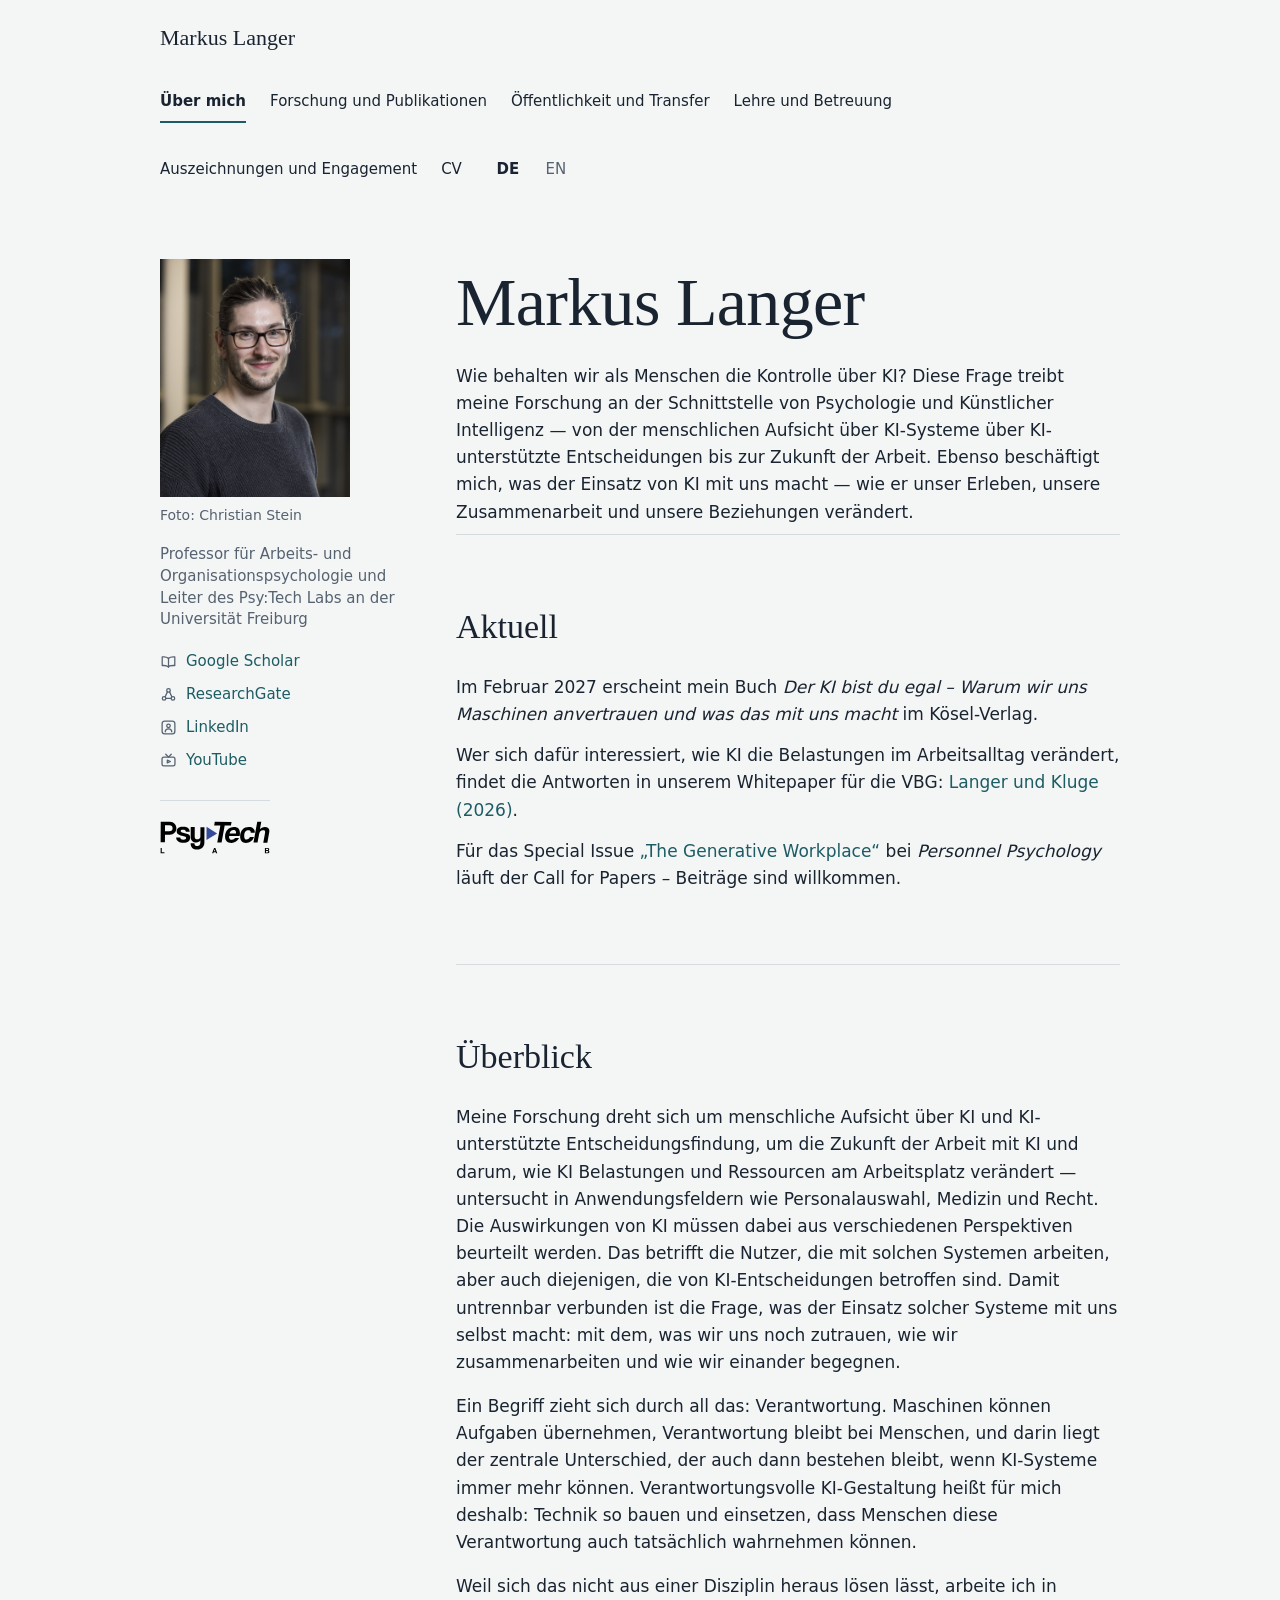
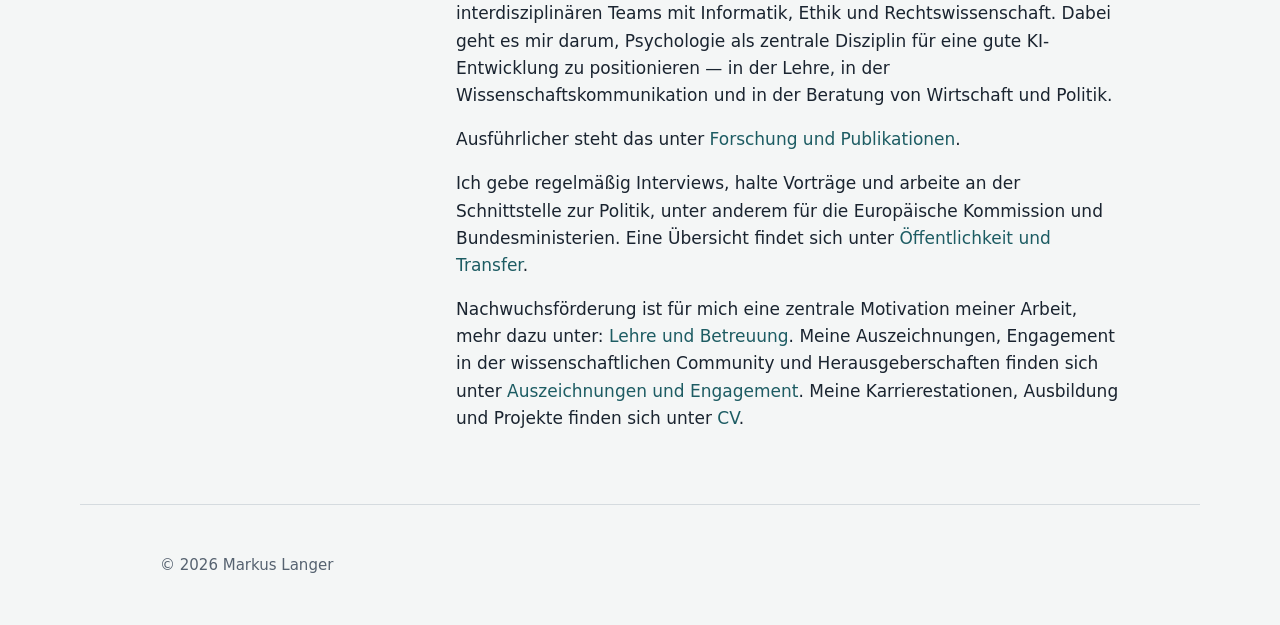
==== index.html @ f6707cb0 "psytech link and logo" ====
<!doctype html>
<html lang="de">
<head>
<meta charset="utf-8">
<meta name="viewport" content="width=device-width, initial-scale=1">
<title>Prof. Dr. Markus Langer</title>
<meta name="description" content="Prof. Dr. Markus Langer, Professor für Arbeits- und Organisationspsychologie an der Universität Freiburg. Forschung zu menschlicher Aufsicht über KI, Vertrauen, Erklärbarkeit, guter Arbeit mit KI.">
<link rel="stylesheet" href="styles.css">
</head>
<body>

<header class="kopf innen">
  <a class="marke" href="index.html">Markus Langer</a>
  <nav class="menue" aria-label="Hauptmenü">
    <a href="index.html" aria-current="page">Über mich</a>
    <a href="forschung.html">Forschung und Publikationen</a>
    <a href="oeffentlichkeit.html">Öffentlichkeit und Transfer</a>
    <a href="lehre.html">Lehre und Betreuung</a>
    <a href="community.html">Auszeichnungen und Engagement</a>
    <a href="cv.html">CV</a>
    <span class="sprachen">
      <a class="aktiv" href="index.html" aria-label="Deutsch">DE</a>
      <a class="inaktiv" href="en/index.html" aria-label="English">EN</a>
    </span>
  </nav>
</header>

<div class="seite innen">

  <aside class="profilspalte">
    <img src="bilder/markus-langer.jpg" alt="Porträtfoto von Markus Langer" width="900" height="1125">
    <p class="foto-nachweis">Foto: Christian Stein</p>
    <p class="profil-rolle">Professor für Arbeits- und Organisationspsychologie und Leiter des Psy:Tech Labs an der Universität Freiburg</p>
    <ul class="profil-links">
      <li><svg viewBox="0 0 20 20" fill="none" stroke="currentColor" stroke-width="1.5" stroke-linecap="round" stroke-linejoin="round" aria-hidden="true"><path d="M10 6.3C8.6 5.1 6.9 4.5 4.6 4.5H2.6v10.2h2c2.3 0 4 .6 5.4 1.81.4-1.2 3.1-1.8 5.4-1.8h2V4.5h-2c-2.3 0-4 .6-5.4 1.8z"/><path d="M10 6.3v10.2"/></svg><a href="https://scholar.google.de/citations?user=rA3QS8EAAAAJ&amp;hl=de">Google Scholar</a></li>
      <li><svg viewBox="0 0 20 20" fill="none" stroke="currentColor" stroke-width="1.5" stroke-linecap="round" stroke-linejoin="round" aria-hidden="true"><circle cx="4.8" cy="14.6" r="2.1"/><circle cx="15.2" cy="14.6" r="2.1"/><circle cx="10" cy="5.2" r="2.1"/><path d="M8.7 6.9 6.1 12.6M11.3 6.9l2.6 5.7M6.9 14.6h6.2"/></svg><a href="https://www.researchgate.net/profile/Markus-Langer-3">ResearchGate</a></li>
      <li><svg viewBox="0 0 20 20" fill="none" stroke="currentColor" stroke-width="1.5" stroke-linecap="round" stroke-linejoin="round" aria-hidden="true"><rect x="2.5" y="2.5" width="15" height="15" rx="3"/><circle cx="10" cy="8" r="2.1"/><path d="M6.2 15.1c0-2.1 1.7-3.4 3.8-3.4s3.8 1.3 3.8 3.4"/></svg><a href="https://www.linkedin.com/in/markuslanger/">LinkedIn</a></li>
      <li><svg viewBox="0 0 20 20" fill="none" stroke="currentColor" stroke-width="1.5" stroke-linecap="round" stroke-linejoin="round" aria-hidden="true"><rect x="2.4" y="6" width="15.2" height="10.4" rx="2.2"/><path d="M6.8 2.6 10 6l3.2-3.4"/><path d="M8.6 9.6l3.6 1.6-3.6 1.6z"/></svg><a href="https://www.youtube.com/@psychology-of-ai">YouTube</a></li>
    </ul>
    <a class="profil-logo" href="https://uni-freiburg.de/aopsy/"><img src="bilder/psytech-logo.svg" alt="Psy:Tech Lab, Universität Freiburg" width="3720" height="1120"></a>
  </aside>

<main>

  <!-- Einstieg -->
  <section class="einstieg innen">
    <h1>Markus Langer</h1>
    <p>Wie behalten wir als Menschen die Kontrolle über KI? Diese Frage treibt meine Forschung an der Schnittstelle von Psychologie und Künstlicher Intelligenz — von der menschlichen Aufsicht über KI-Systeme über KI-unterstützte Entscheidungen bis zur Zukunft der Arbeit. Ebenso beschäftigt mich, was der Einsatz von KI mit uns macht — wie er unser Erleben, unsere Zusammenarbeit und unsere Beziehungen verändert.</p>
  </section>

  <!-- Aktuelles: zwei bis drei Zeilen, regelmäßig austauschen -->
  <section class="abschnitt innen" id="aktuell">
    <h2>Aktuell</h2>
    <ul class="aktuell-liste">
      <li>Im Februar 2027 erscheint mein Buch <em>Der KI bist du egal – Warum wir uns Maschinen anvertrauen und was das mit uns macht</em> im Kösel-Verlag.</li>
      <li>Wer sich dafür interessiert, wie KI die Belastungen im Arbeitsalltag verändert, findet die Antworten in unserem Whitepaper für die VBG: <a href="https://doi.org/10.31234/osf.io/a4svx_v1">Langer und Kluge (2026)</a>.</li>
      <li>Für das Special Issue <a href="https://onlinelibrary.wiley.com/page/journal/17446570/call-for-papers/generative-workplace">„The Generative Workplace“</a> bei <em>Personnel Psychology</em> läuft der Call for Papers – Beiträge sind willkommen.</li>
    </ul>
  </section>

  <!-- Kurzer Abriss mit Verweisen auf die Reiter -->
  <section class="abschnitt innen" id="ueberblick">
    <h2>Überblick</h2>
    <p>Meine Forschung dreht sich um menschliche Aufsicht über KI und KI-unterstützte Entscheidungsfindung, um die Zukunft der Arbeit mit KI und darum, wie KI Belastungen und Ressourcen am Arbeitsplatz verändert — untersucht in Anwendungsfeldern wie Personalauswahl, Medizin und Recht. Die Auswirkungen von KI müssen dabei aus verschiedenen Perspektiven beurteilt werden. Das betrifft die Nutzer, die mit solchen Systemen arbeiten, aber auch diejenigen, die von KI-Entscheidungen betroffen sind. Damit untrennbar verbunden ist die Frage, was der Einsatz solcher Systeme mit uns selbst macht: mit dem, was wir uns noch zutrauen, wie wir zusammenarbeiten und wie wir einander begegnen.</p>
    <p>Ein Begriff zieht sich durch all das: Verantwortung. Maschinen können Aufgaben übernehmen, Verantwortung bleibt bei Menschen, und darin liegt der zentrale Unterschied, der auch dann bestehen bleibt, wenn KI-Systeme immer mehr können. Verantwortungsvolle KI-Gestaltung heißt für mich deshalb: Technik so bauen und einsetzen, dass Menschen diese Verantwortung auch tatsächlich wahrnehmen können.</p>
    <p>Weil sich das nicht aus einer Disziplin heraus lösen lässt, arbeite ich in interdisziplinären Teams mit Informatik, Ethik und Rechtswissenschaft. Dabei geht es mir darum, Psychologie als zentrale Disziplin für eine gute KI-Entwicklung zu positionieren — in der Lehre, in der Wissenschaftskommunikation und in der Beratung von Wirtschaft und Politik.</p>
    <p style="margin-top: 1em;">Ausführlicher steht das unter <a href="forschung.html">Forschung und Publikationen</a>.</p>
    <p>Ich gebe regelmäßig Interviews, halte Vorträge und arbeite an der Schnittstelle zur Politik, unter anderem für die Europäische Kommission und Bundesministerien. Eine Übersicht findet sich unter <a href="oeffentlichkeit.html">Öffentlichkeit und Transfer</a>.</p>
    <p>Nachwuchsförderung ist für mich eine zentrale Motivation meiner Arbeit, mehr dazu unter: <a href="lehre.html">Lehre und Betreuung</a>. Meine Auszeichnungen, Engagement in der wissenschaftlichen Community und Herausgeberschaften finden sich unter <a href="community.html">Auszeichnungen und Engagement</a>. Meine Karrierestationen, Ausbildung und Projekte finden sich unter <a href="cv.html">CV</a>.</p>
  </section>

</main>

</div>

<footer class="fuss innen">
  <div>© 2026 Markus Langer</div>
</footer>

</body>
</html>
---- styles.css ----
/* Markus Langer — Stylesheet
   Farben, Schriftgrößen und Abstände stehen hier zentral.
   Wer etwas am Aussehen ändern will, ändert es in dieser Datei. */

:root {
  --grund: #F4F6F6;        /* Seitenhintergrund */
  --text: #1A2430;         /* Fließtext und Überschriften */
  --gedaempft: #566270;    /* Datums- und Quellenangaben */
  --linie: #D5DBDF;        /* Trennlinien */
  --akzent: #1D5C63;       /* Links */
  --akzent-dunkel: #123E43;
  --platzhalter-rand: #8C9BA3;
  --platzhalter-flaeche: #E7ECED;
  --platzhalter-text: #3F4C57;

  --serif: Georgia, "Iowan Old Style", "Times New Roman", serif;
  --sans: system-ui, -apple-system, "Segoe UI", Roboto, "Helvetica Neue", Arial, sans-serif;

  --rand: 80px;            /* seitlicher Abstand */
  --breite: 1120px;        /* maximale Inhaltsbreite */
  --lesebreite: 68ch;      /* maximale Breite für Fließtext */
}

* { box-sizing: border-box; }

html { scroll-behavior: smooth; }

body {
  margin: 0;
  background: var(--grund);
  color: var(--text);
  font-family: var(--sans);
  font-size: 17px;
  line-height: 1.6;
  -webkit-text-size-adjust: 100%;
}

a { color: var(--akzent); text-decoration: none; }
a:hover { text-decoration: underline; }
a:focus-visible,
button:focus-visible {
  outline: 2px solid var(--akzent);
  outline-offset: 3px;
}

img { max-width: 100%; height: auto; display: block; }

h1, h2, h3 { font-family: var(--serif); font-weight: 400; margin: 0; }
h1 { font-size: clamp(38px, 6vw, 68px); line-height: 1.05; letter-spacing: -0.01em; }
h2 { font-size: clamp(26px, 3.4vw, 34px); line-height: 1.15; }
h3 { font-size: clamp(20px, 2.4vw, 24px); line-height: 1.25; font-weight: 500; }

p { margin: 0 0 1em; max-width: var(--lesebreite); }
p:last-child { margin-bottom: 0; }

/* Gerüst ------------------------------------------------------------- */

.innen {
  max-width: var(--breite);
  margin: 0 auto;
  padding-left: var(--rand);
  padding-right: var(--rand);
}

.abschnitt {
  padding-top: 72px;
  padding-bottom: 72px;
  border-top: 1px solid var(--linie);
}

.abschnitt > h2 { margin-bottom: 28px; }

/* Kopfbereich -------------------------------------------------------- */

.kopf {
  display: flex;
  align-items: center;
  justify-content: space-between;
  gap: 24px;
  flex-wrap: wrap;
  padding-top: 20px;
  padding-bottom: 20px;
}

.marke {
  font-family: var(--serif);
  font-size: 22px;
  color: var(--text);
}

.menue {
  display: flex;
  align-items: center;
  gap: 24px;
  flex-wrap: wrap;
  font-size: 15px;
}

.menue a,
.menue span {
  display: inline-flex;
  align-items: center;
  min-height: 44px;
  color: var(--text);
}

.menue [aria-current="page"] {
  font-weight: 600;
  box-shadow: inset 0 -2px 0 var(--akzent);
}

.menue .bald {           /* Seite existiert noch nicht */
  color: var(--gedaempft);
}

.sprachen { display: flex; gap: 4px; }
.sprachen a {
  justify-content: center;
  min-width: 44px;
}
.sprachen .aktiv { font-weight: 600; }
.sprachen .inaktiv { color: var(--gedaempft); }

/* Einstieg ----------------------------------------------------------- */

.einstieg {
  padding-top: 56px;
  padding-bottom: 8px;
}
.einstieg h1 { margin-bottom: 24px; }



.knopfreihe { display: flex; align-items: center; gap: 24px; flex-wrap: wrap; }

.knopf {
  display: inline-flex;
  align-items: center;
  min-height: 48px;
  padding: 0 22px;
  border: 1.5px solid var(--akzent);
  font-weight: 600;
  color: var(--akzent);
}
.knopf:hover { background: var(--akzent); color: #fff; text-decoration: none; }

/* Listen ------------------------------------------------------------- */

.liste { display: flex; flex-direction: column; }

.eintrag {
  padding: 18px 0;
  border-top: 1px solid var(--linie);
}
.eintrag .titel { font-family: var(--serif); font-size: 21px; line-height: 1.35; }
.eintrag .quelle { margin-top: 4px; font-size: 15px; color: var(--gedaempft); }

.saeulen { display: flex; flex-direction: column; gap: 44px; }
.auswahl-label {
  margin: 20px 0 12px;
  font-size: 13px;
  letter-spacing: 0.08em;
  text-transform: uppercase;
  color: var(--gedaempft);
}
.saeule .publikationen {
  list-style: none;
  margin: 0;
  padding: 0;
  display: flex;
  flex-direction: column;
  gap: 12px;
  max-width: var(--lesebreite);
}
.saeule .publikationen li {
  font-size: 15px;
  line-height: 1.5;
  padding-left: 16px;
  border-left: 2px solid var(--linie);
}
.saeule .publikationen .notiz { color: var(--gedaempft); font-style: italic; }
.saeule { padding-top: 20px; border-top: 1px solid var(--linie); }
.saeule h3 { margin-bottom: 10px; }
.saeule p { font-size: 16px; }

.themenblock { display: flex; flex-direction: column; gap: 40px; }
.themenblock h3 { margin-bottom: 4px; }

.weiter { display: inline-flex; align-items: center; min-height: 44px; margin-top: 12px; }

/* Profilspalte links, auf allen Seiten -------------------------------- */

.seite {
  display: grid;
  grid-template-columns: 240px minmax(0, 1fr);
  column-gap: 56px;
  align-items: start;
}
.seite > main > .innen {
  max-width: none;
  margin: 0;
  padding-left: 0;
  padding-right: 0;
}
.profilspalte {
  position: sticky;
  top: 28px;
  padding-top: 48px;
}
.profilspalte img {
  width: 100%;
  max-width: 190px;
  aspect-ratio: 4 / 5;
  object-fit: cover;
}
.foto-nachweis { margin: 7px 0 0; font-size: 14px; color: var(--gedaempft); }
.profil-rolle {
  margin: 18px 0 0;
  font-size: 15px;
  line-height: 1.45;
  color: var(--gedaempft);
}
.profil-links {
  list-style: none;
  margin: 18px 0 0;
  padding: 0;
  display: flex;
  flex-direction: column;
  gap: 9px;
  font-size: 15px;
  font-weight: 500;
}
.profil-links li { display: flex; align-items: center; gap: 9px; }
.profil-links svg {
  flex: 0 0 auto;
  width: 17px;
  height: 17px;
  color: var(--gedaempft);
}

.profil-logo {
  display: inline-block;
  margin-top: 28px;
  padding-top: 20px;
  border-top: 1px solid var(--linie);
}
.profilspalte .profil-logo img { width: 110px; aspect-ratio: auto; object-fit: contain; }
.profil-logo:hover { opacity: 0.75; }

/* Aktuelles auf der Startseite ---------------------------------------- */

.aktuell-liste {
  list-style: none;
  margin: 0;
  padding: 0;
  display: flex;
  flex-direction: column;
  gap: 14px;
  max-width: var(--lesebreite);
}
.aktuell-liste li {
  line-height: 1.6;
}

/* Platzhalter -------------------------------------------------------- */

.platzhalter {
  border: 1px dashed var(--platzhalter-rand);
  background: var(--platzhalter-flaeche);
  color: var(--platzhalter-text);
  padding: 14px 18px;
  font-size: 16px;
  max-width: var(--lesebreite);
}

.platzhalter-bild {
  display: flex;
  align-items: center;
  justify-content: center;
  text-align: center;
  min-height: 300px;
  max-width: none;
}

.platzhalter-klein {
  display: inline-block;
  padding: 6px 12px;
  font-size: 15px;
}

/* Fußbereich --------------------------------------------------------- */

.fuss {
  display: flex;
  justify-content: space-between;
  gap: 48px;
  flex-wrap: wrap;
  padding-top: 48px;
  padding-bottom: 48px;
  border-top: 1px solid var(--linie);
  font-size: 15px;
  color: var(--gedaempft);
}
.fuss .name { font-family: var(--serif); font-size: 20px; color: var(--text); }
.fuss-links { display: flex; gap: 24px; flex-wrap: wrap; }
.fuss-links a { display: inline-flex; align-items: center; min-height: 44px; }

/* Kleine Bildschirme -------------------------------------------------- */

@media (max-width: 900px) {
  :root { --rand: 24px; }
  .seite { grid-template-columns: 1fr; row-gap: 8px; }
  .profilspalte { position: static; padding-top: 32px; max-width: 300px; }
  .einstieg { padding-top: 32px; }
  .abschnitt { padding-top: 48px; padding-bottom: 48px; }
  .menue { gap: 16px; }
}

@media (prefers-reduced-motion: reduce) {
  html { scroll-behavior: auto; }
}

/* Unterseiten --------------------------------------------------------- */

.seitenkopf {
  padding-top: 56px;
  padding-bottom: 64px;
}
.seitenkopf h1 { margin-bottom: 20px; }
.seitenkopf .einleitung { display: flex; flex-direction: column; gap: 16px; max-width: var(--lesebreite); }
.seitenkopf p { font-size: 18px; line-height: 1.7; }

/* Lab-Logo auf der Forschungsseite */
.lab-logo { display: inline-block; margin-top: 40px; }
.lab-logo img { width: 220px; }
.lab-logo:hover { opacity: 0.75; }

/* Zeile mit Jahr, Sache und Ort oder Quelle */
.zeile {
  display: grid;
  grid-template-columns: 96px minmax(0, 1fr) 320px;
  column-gap: 24px;
  align-items: baseline;
  padding: 18px 0;
  border-top: 1px solid var(--linie);
}
.zeile:last-child { border-bottom: 1px solid var(--linie); }

/* Liste ohne eigene Spalte für Ort oder Quelle: alles steht links untereinander */
.liste.schmal .zeile { grid-template-columns: 120px minmax(0, 1fr); }
.liste.einspaltig .zeile { grid-template-columns: minmax(0, 1fr); }
.liste.schmal .zeile .wo,
.liste.einspaltig .zeile .wo {
  display: block;
  margin-top: 4px;
  font-family: var(--sans);
}
.zeile .notiz {
  margin: 10px 0 0;
  font-family: var(--sans);
  font-size: 15px;
  line-height: 1.55;
  color: var(--gedaempft);
  max-width: var(--lesebreite);
}
.zeile .wann { font-size: 15px; color: var(--gedaempft); }
.zeile .was { font-family: var(--serif); font-size: 20px; line-height: 1.35; }
.zeile .wo { font-size: 15px; color: var(--gedaempft); }

/* Zeile ohne Jahr, etwa für Hinweise */
.zeile.schlicht {
  display: block;
  font-size: 17px;
  line-height: 1.5;
}

@media (max-width: 900px) {
  .zeile {
    grid-template-columns: 1fr;
    row-gap: 4px;
  }
  .zeile .wann { order: -1; }
  .seitenkopf { padding-top: 32px; padding-bottom: 40px; }
}
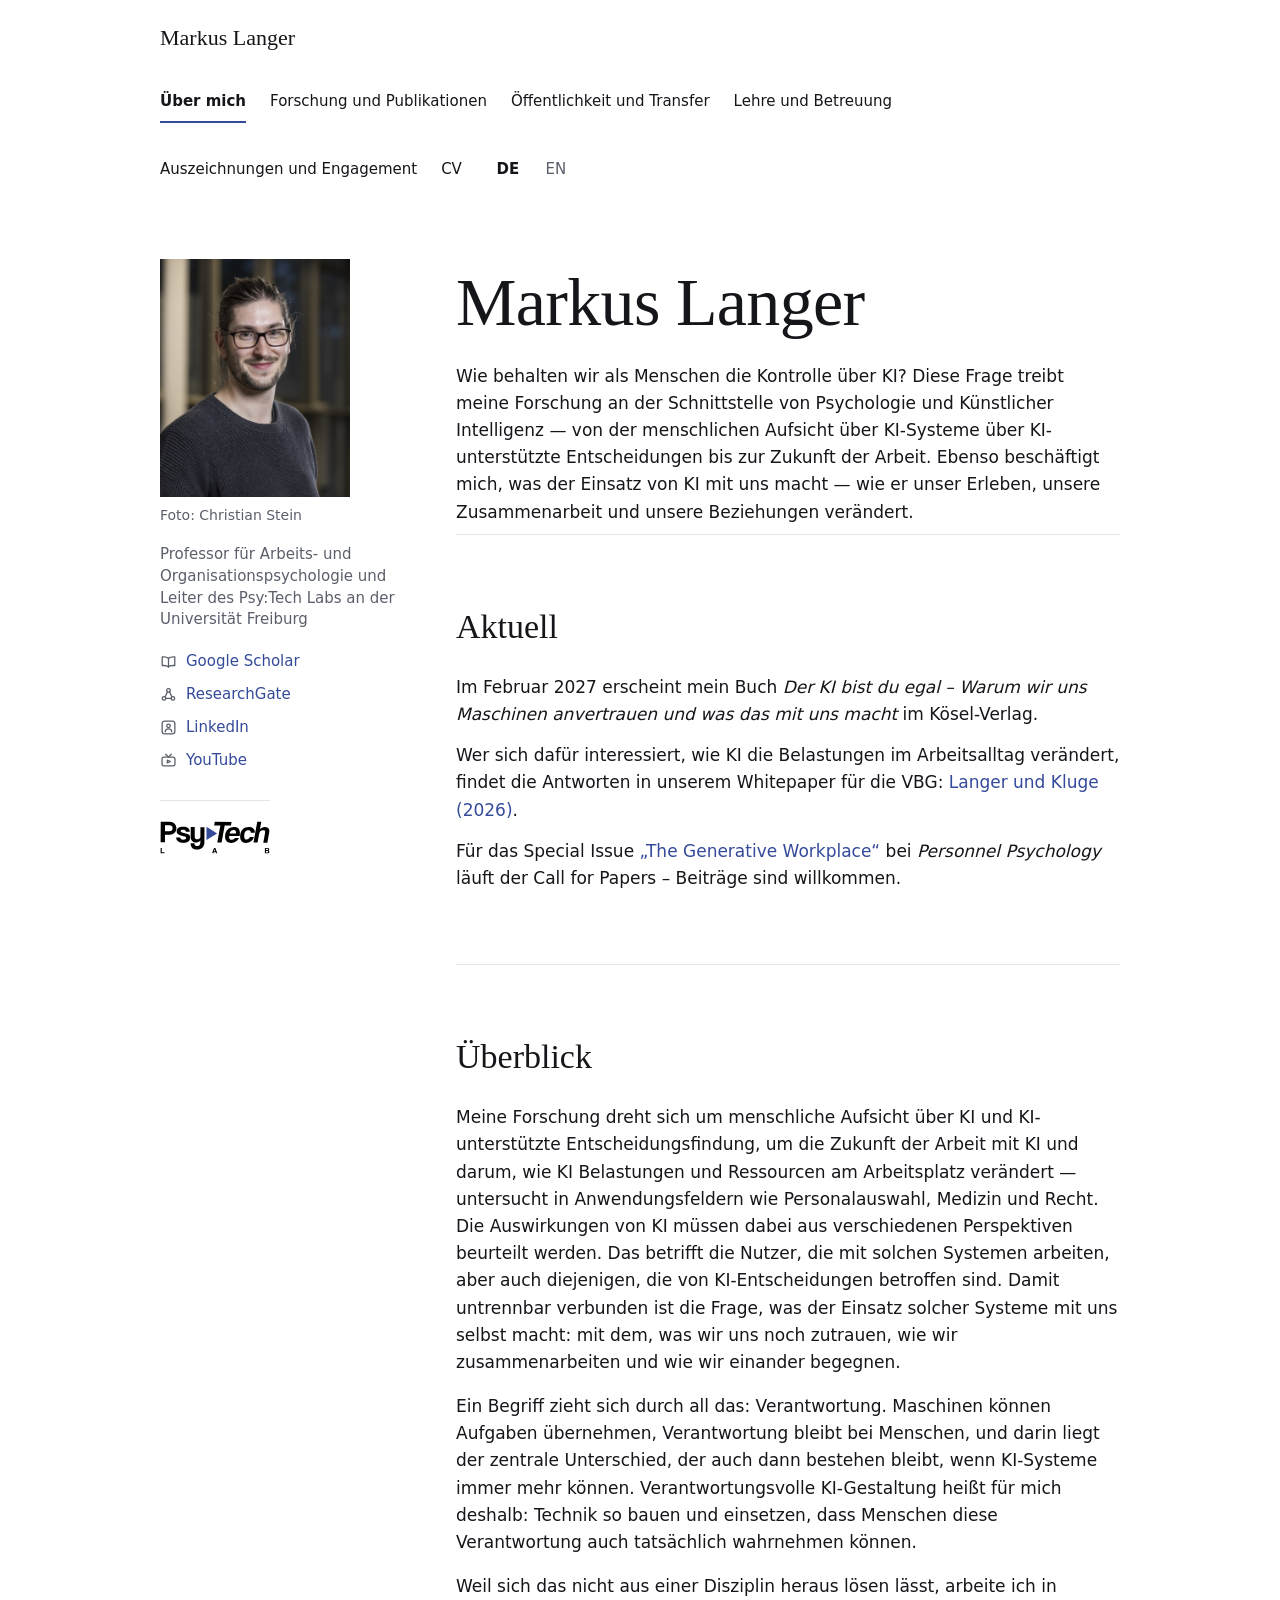
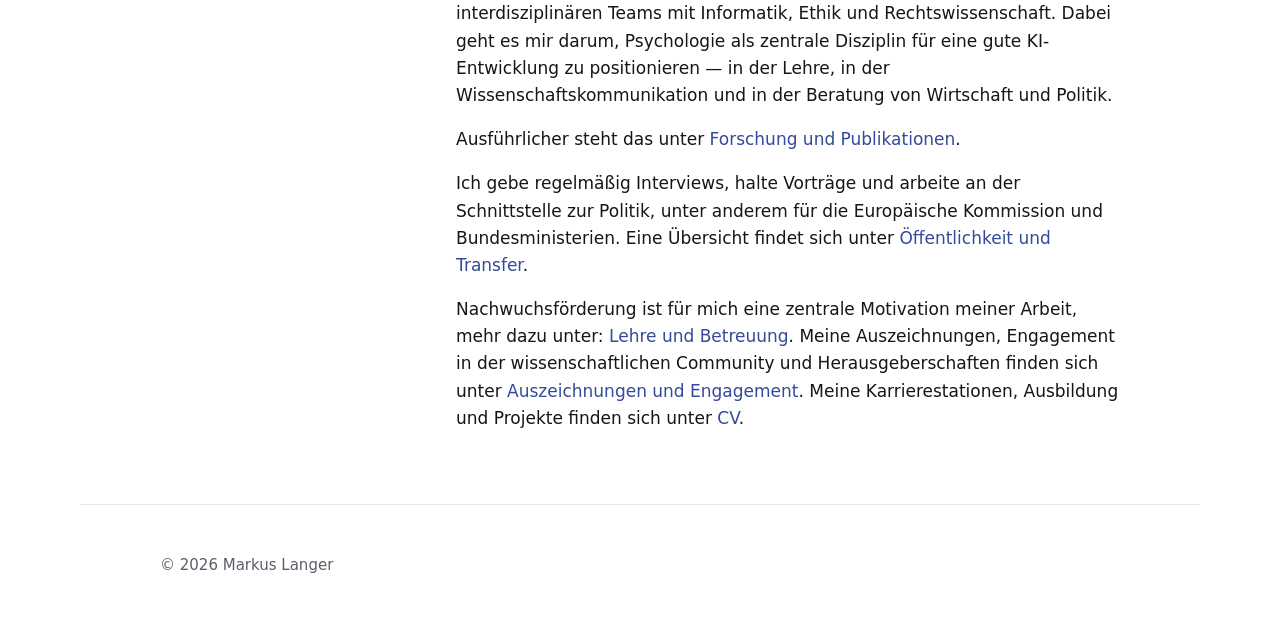
==== commit 39d4af81: "mobile version added" ====
--- a/index.html
+++ b/index.html
@@ -11,7 +11,8 @@
 
 <header class="kopf innen">
   <a class="marke" href="index.html">Markus Langer</a>
-  <nav class="menue" aria-label="Hauptmenü">
+  <button class="menue-knopf" type="button" aria-expanded="false" aria-controls="hauptmenue" aria-label="Menü"><svg class="icon-auf" viewBox="0 0 24 24" fill="none" stroke="currentColor" stroke-width="1.8" stroke-linecap="round" aria-hidden="true"><path d="M4 7h16M4 12h16M4 17h16"/></svg><svg class="icon-zu" viewBox="0 0 24 24" fill="none" stroke="currentColor" stroke-width="1.8" stroke-linecap="round" aria-hidden="true"><path d="M6 6l12 12M18 6 6 18"/></svg></button>
+  <nav class="menue" id="hauptmenue" aria-label="Hauptmenü">
     <a href="index.html" aria-current="page">Über mich</a>
     <a href="forschung.html">Forschung und Publikationen</a>
     <a href="oeffentlichkeit.html">Öffentlichkeit und Transfer</a>
@@ -77,5 +78,6 @@
   <div>© 2026 Markus Langer</div>
 </footer>
 
+<script src="menue.js"></script>
 </body>
 </html>
--- a/styles.css
+++ b/styles.css
@@ -3,12 +3,12 @@
    Wer etwas am Aussehen ändern will, ändert es in dieser Datei. */
 
 :root {
-  --grund: #F4F6F6;        /* Seitenhintergrund */
-  --text: #1A2430;         /* Fließtext und Überschriften */
-  --gedaempft: #566270;    /* Datums- und Quellenangaben */
-  --linie: #D5DBDF;        /* Trennlinien */
-  --akzent: #1D5C63;       /* Links */
-  --akzent-dunkel: #123E43;
+  --grund: #FFFFFF;        /* Seitenhintergrund */
+  --text: #14161A;         /* Fließtext und Überschriften */
+  --gedaempft: #5A5F6B;    /* Datums- und Quellenangaben */
+  --linie: #E3E5E9;        /* Trennlinien */
+  --akzent: #344A9A;       /* Links, Blau aus dem Psy:Tech-Logo */
+  --akzent-dunkel: #26386F;
   --platzhalter-rand: #8C9BA3;
   --platzhalter-flaeche: #E7ECED;
   --platzhalter-text: #3F4C57;
@@ -382,3 +382,73 @@
   .zeile .wann { order: -1; }
   .seitenkopf { padding-top: 32px; padding-bottom: 40px; }
 }
+
+/* Handy: Burger-Menü und kompakte Seitenleiste ------------------------- */
+
+.menue-knopf { display: none; }
+
+@media (max-width: 900px) {
+  .kopf { flex-wrap: wrap; gap: 0; padding-top: 12px; padding-bottom: 12px; }
+  .hat-js .menue-knopf {
+    display: inline-flex;
+    align-items: center;
+    justify-content: center;
+    width: 44px;
+    height: 44px;
+    margin-right: -10px;
+    padding: 0;
+    border: 0;
+    background: none;
+    color: var(--text);
+    cursor: pointer;
+  }
+  .menue-knopf svg { width: 24px; height: 24px; }
+  .menue-knopf .icon-zu { display: none; }
+  .offen .menue-knopf .icon-auf { display: none; }
+  .offen .menue-knopf .icon-zu { display: block; }
+
+  .hat-js .menue { display: none; }
+  .menue {
+    flex-basis: 100%;
+    flex-direction: column;
+    align-items: stretch;
+    gap: 0;
+    margin-top: 8px;
+    font-size: 16px;
+  }
+  .hat-js.offen .menue { display: flex; }
+  .menue > a { border-top: 1px solid var(--linie); }
+  .menue [aria-current="page"] { box-shadow: none; color: var(--akzent); }
+  .sprachen { border-top: 1px solid var(--linie); }
+  .sprachen a { justify-content: flex-start; min-width: 0; margin-right: 20px; }
+
+  .profilspalte {
+    display: grid;
+    grid-template-columns: 72px minmax(0, 1fr);
+    column-gap: 16px;
+    align-items: start;
+    max-width: none;
+    padding-top: 16px;
+    padding-bottom: 20px;
+    border-bottom: 1px solid var(--linie);
+  }
+  .profilspalte > img { grid-column: 1; grid-row: 1 / 3; max-width: 72px; }
+  .profil-rolle { grid-column: 2; grid-row: 1; margin: 0; font-size: 14px; }
+  .foto-nachweis { grid-column: 2; grid-row: 2; margin-top: 4px; font-size: 12px; }
+  .profil-links {
+    grid-column: 1 / -1;
+    flex-direction: row;
+    flex-wrap: wrap;
+    gap: 4px 18px;
+    margin-top: 14px;
+  }
+  .profil-links li { min-height: 32px; }
+  .profil-logo {
+    grid-column: 1 / -1;
+    justify-self: start;
+    margin-top: 12px;
+    padding-top: 0;
+    border-top: 0;
+  }
+  .profilspalte .profil-logo img { width: 84px; }
+}
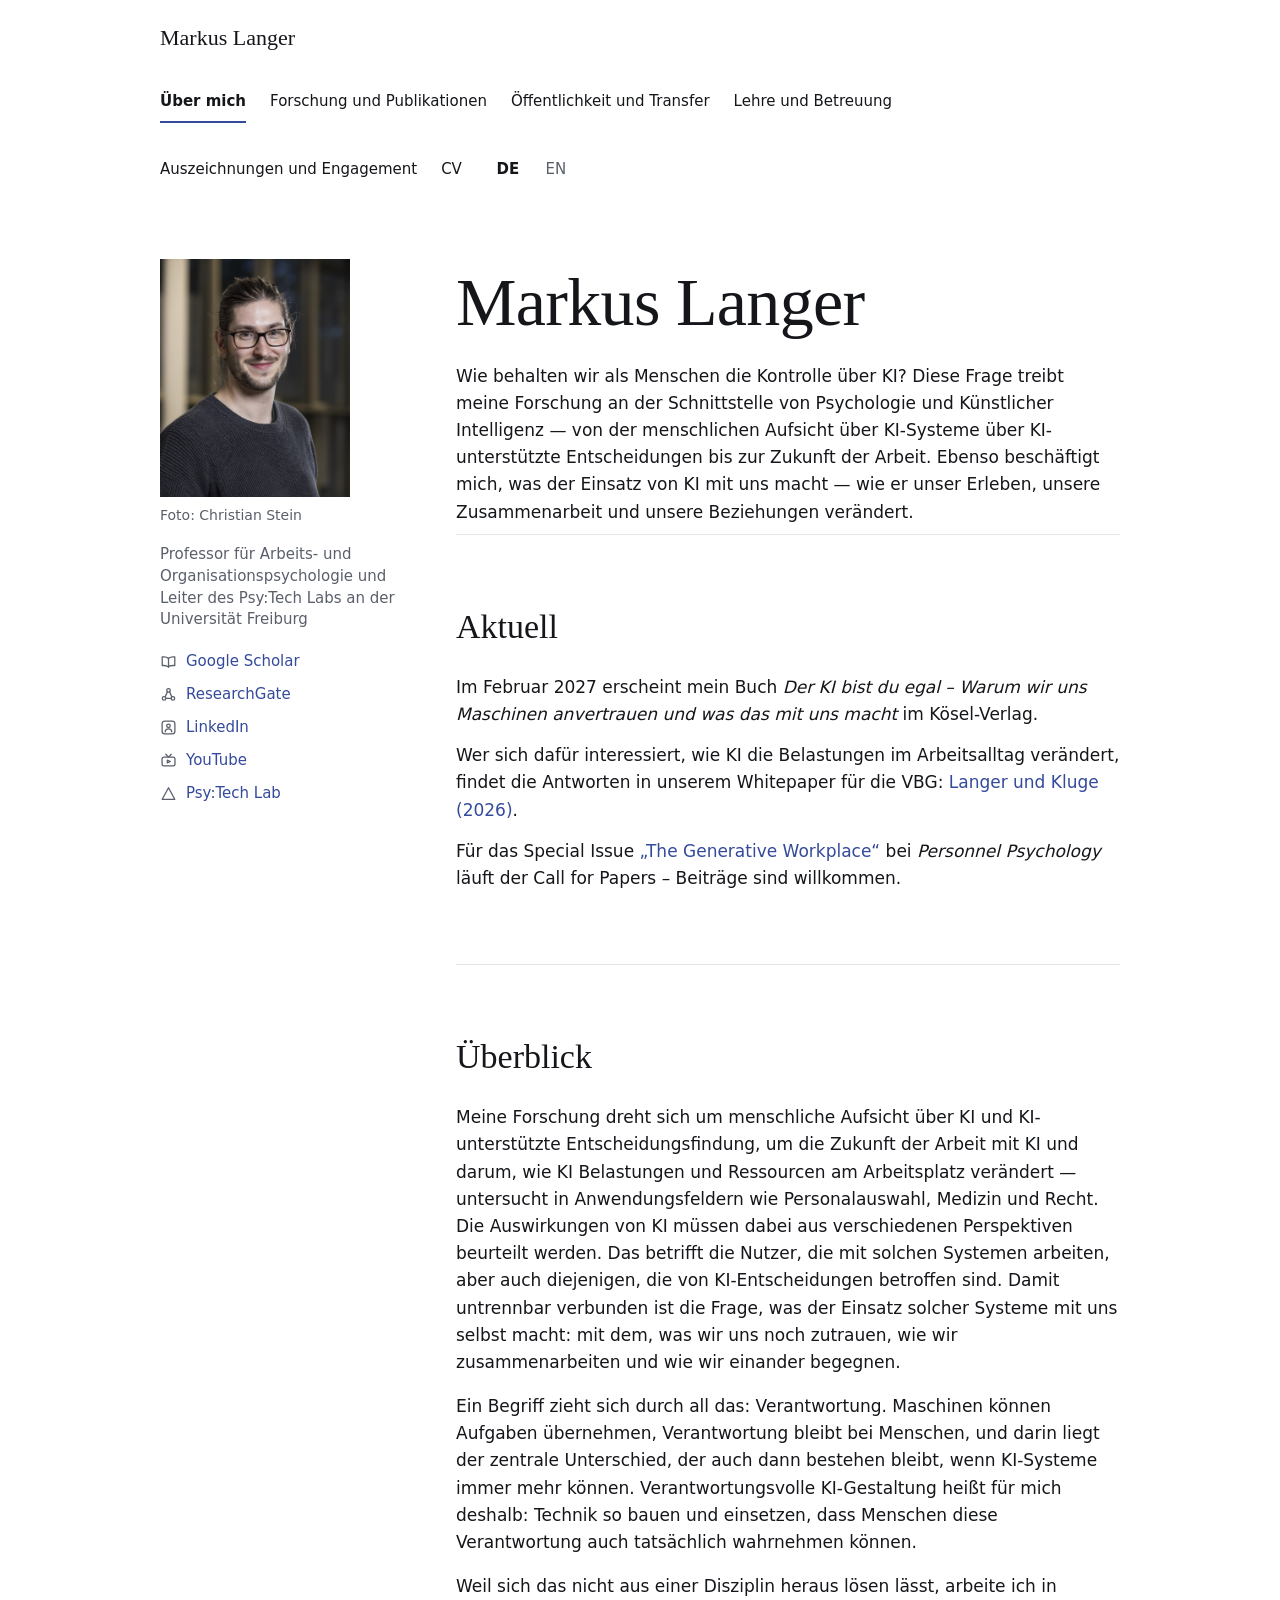
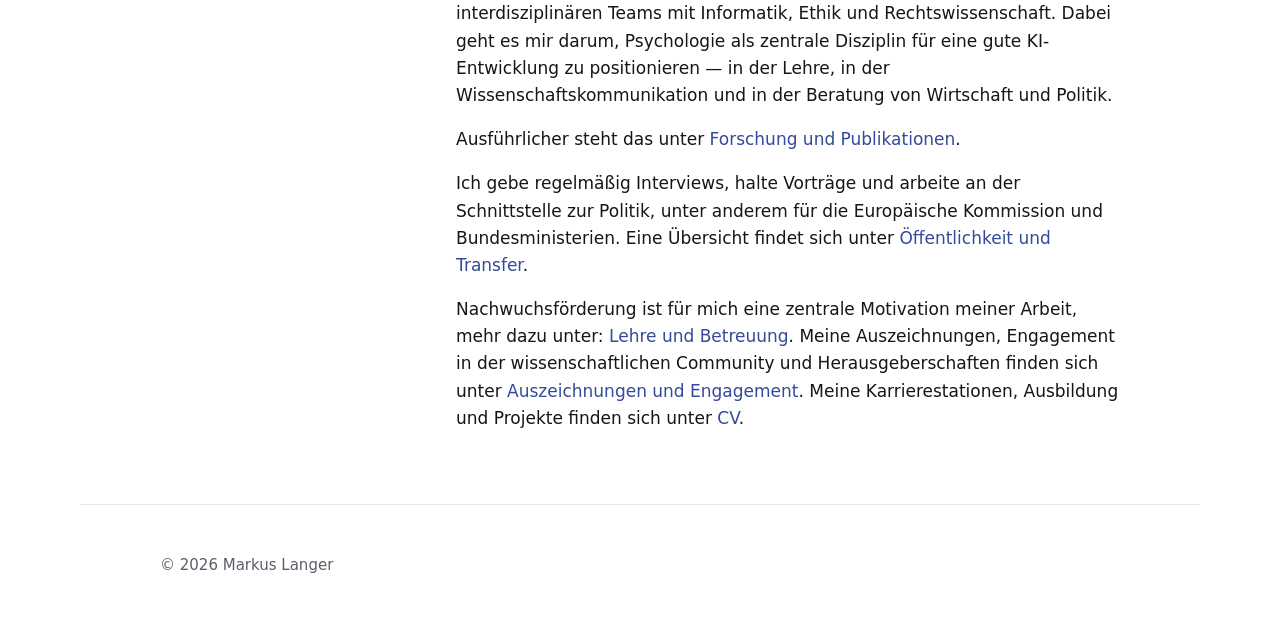
==== commit 8db24e96: "photos added" ====
--- a/index.html
+++ b/index.html
@@ -37,8 +37,8 @@
       <li><svg viewBox="0 0 20 20" fill="none" stroke="currentColor" stroke-width="1.5" stroke-linecap="round" stroke-linejoin="round" aria-hidden="true"><circle cx="4.8" cy="14.6" r="2.1"/><circle cx="15.2" cy="14.6" r="2.1"/><circle cx="10" cy="5.2" r="2.1"/><path d="M8.7 6.9 6.1 12.6M11.3 6.9l2.6 5.7M6.9 14.6h6.2"/></svg><a href="https://www.researchgate.net/profile/Markus-Langer-3">ResearchGate</a></li>
       <li><svg viewBox="0 0 20 20" fill="none" stroke="currentColor" stroke-width="1.5" stroke-linecap="round" stroke-linejoin="round" aria-hidden="true"><rect x="2.5" y="2.5" width="15" height="15" rx="3"/><circle cx="10" cy="8" r="2.1"/><path d="M6.2 15.1c0-2.1 1.7-3.4 3.8-3.4s3.8 1.3 3.8 3.4"/></svg><a href="https://www.linkedin.com/in/markuslanger/">LinkedIn</a></li>
       <li><svg viewBox="0 0 20 20" fill="none" stroke="currentColor" stroke-width="1.5" stroke-linecap="round" stroke-linejoin="round" aria-hidden="true"><rect x="2.4" y="6" width="15.2" height="10.4" rx="2.2"/><path d="M6.8 2.6 10 6l3.2-3.4"/><path d="M8.6 9.6l3.6 1.6-3.6 1.6z"/></svg><a href="https://www.youtube.com/@psychology-of-ai">YouTube</a></li>
+      <li><svg viewBox="0 0 20 20" fill="none" stroke="currentColor" stroke-width="1.5" stroke-linecap="round" stroke-linejoin="round" aria-hidden="true"><path d="M10 3.2 17.4 16.8H2.6z"/></svg><a href="https://uni-freiburg.de/aopsy/">Psy:Tech Lab</a></li>
     </ul>
-    <a class="profil-logo" href="https://uni-freiburg.de/aopsy/"><img src="bilder/psytech-logo.svg" alt="Psy:Tech Lab, Universität Freiburg" width="3720" height="1120"></a>
   </aside>
 
 <main>
--- a/styles.css
+++ b/styles.css
@@ -238,15 +238,6 @@
   color: var(--gedaempft);
 }
 
-.profil-logo {
-  display: inline-block;
-  margin-top: 28px;
-  padding-top: 20px;
-  border-top: 1px solid var(--linie);
-}
-.profilspalte .profil-logo img { width: 110px; aspect-ratio: auto; object-fit: contain; }
-.profil-logo:hover { opacity: 0.75; }
-
 /* Aktuelles auf der Startseite ---------------------------------------- */
 
 .aktuell-liste {
@@ -330,8 +321,14 @@
 .seitenkopf .einleitung { display: flex; flex-direction: column; gap: 16px; max-width: var(--lesebreite); }
 .seitenkopf p { font-size: 18px; line-height: 1.7; }
 
+/* Foto unter "In den Medien" */
+.medienbild { margin: 32px 0 0; }
+.medienbild img { width: 100%; }
+.medienbild.hochkant { max-width: 360px; }
+.medienbild figcaption { margin-top: 8px; font-size: 14px; color: var(--gedaempft); }
+
 /* Lab-Logo auf der Forschungsseite */
-.lab-logo { display: inline-block; margin-top: 40px; }
+.lab-logo { display: inline-block; align-self: flex-start; margin: 0 0 18px; }
 .lab-logo img { width: 220px; }
 .lab-logo:hover { opacity: 0.75; }
 
@@ -443,12 +440,4 @@
     margin-top: 14px;
   }
   .profil-links li { min-height: 32px; }
-  .profil-logo {
-    grid-column: 1 / -1;
-    justify-self: start;
-    margin-top: 12px;
-    padding-top: 0;
-    border-top: 0;
-  }
-  .profilspalte .profil-logo img { width: 84px; }
-}
+}
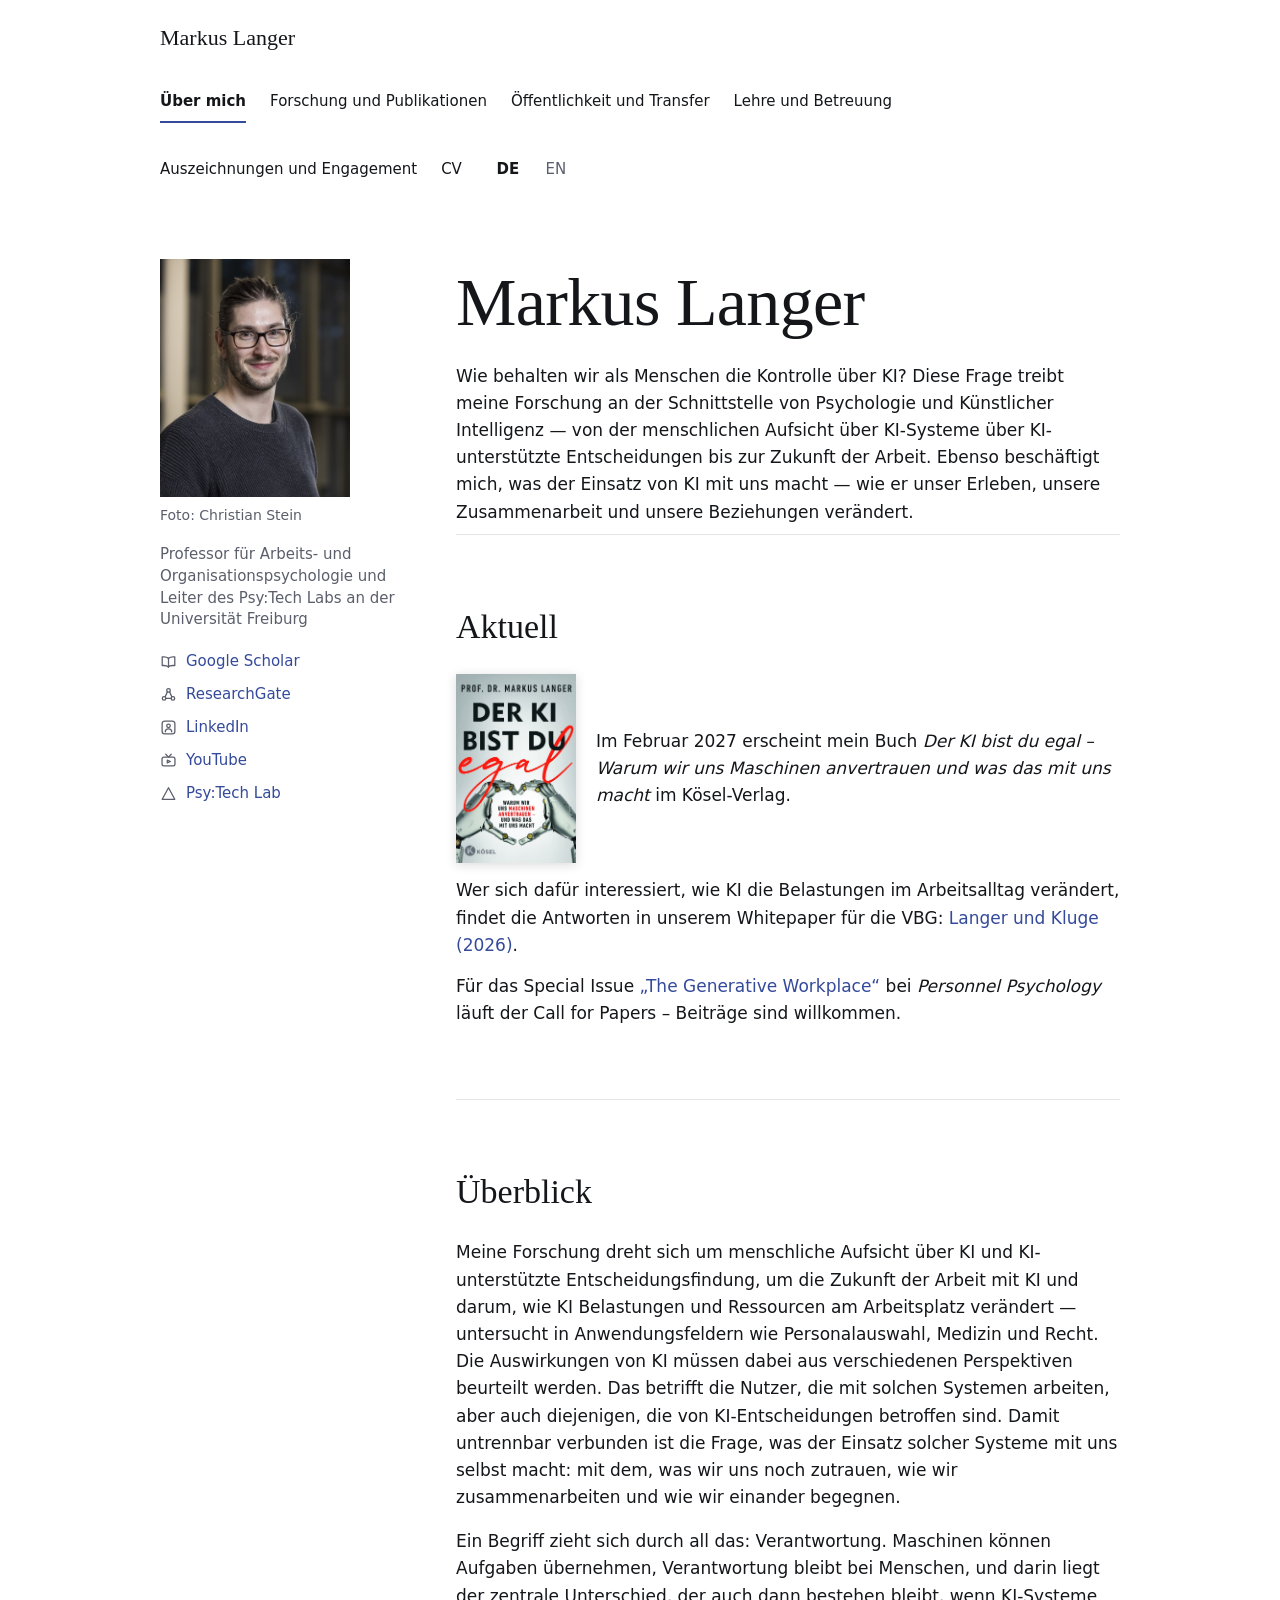
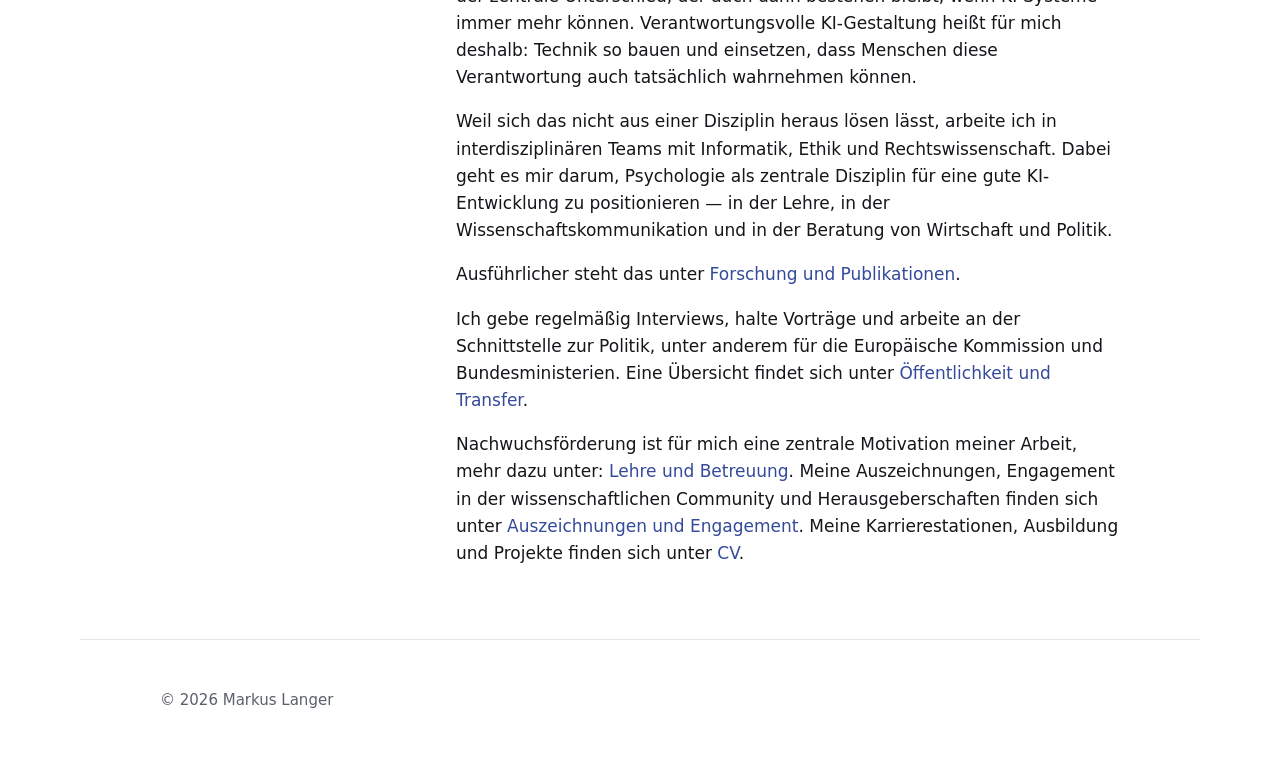
==== commit e97919d6: "book cover added" ====
--- a/index.html
+++ b/index.html
@@ -3,9 +3,52 @@
 <head>
 <meta charset="utf-8">
 <meta name="viewport" content="width=device-width, initial-scale=1">
-<title>Prof. Dr. Markus Langer</title>
+<title>Prof. Dr. Markus Langer – Psychologie und KI | Universität Freiburg</title>
 <meta name="description" content="Prof. Dr. Markus Langer, Professor für Arbeits- und Organisationspsychologie an der Universität Freiburg. Forschung zu menschlicher Aufsicht über KI, Vertrauen, Erklärbarkeit, guter Arbeit mit KI.">
 <link rel="stylesheet" href="styles.css">
+<link rel="canonical" href="https://markuslanger.eu/">
+<link rel="alternate" hreflang="de" href="https://markuslanger.eu/">
+<link rel="alternate" hreflang="en" href="https://markuslanger.eu/en/">
+<link rel="alternate" hreflang="x-default" href="https://markuslanger.eu/">
+<meta property="og:type" content="profile">
+<meta property="og:site_name" content="Markus Langer">
+<meta property="og:locale" content="de_DE">
+<meta property="og:title" content="Prof. Dr. Markus Langer – Psychologie und KI | Universität Freiburg">
+<meta property="og:description" content="Prof. Dr. Markus Langer, Professor für Arbeits- und Organisationspsychologie an der Universität Freiburg. Forschung zu menschlicher Aufsicht über KI, Vertrauen, Erklärbarkeit, guter Arbeit mit KI.">
+<meta property="og:url" content="https://markuslanger.eu/">
+<meta property="og:image" content="https://markuslanger.eu/bilder/markus-langer.jpg">
+<meta name="twitter:card" content="summary">
+<script type="application/ld+json">
+{
+  "@context": "https://schema.org",
+  "@type": "Person",
+  "name": "Markus Langer",
+  "honorificPrefix": "Prof. Dr.",
+  "jobTitle": "Professor für Arbeits- und Organisationspsychologie",
+  "affiliation": {
+    "@type": "CollegeOrUniversity",
+    "name": "Albert-Ludwigs-Universität Freiburg",
+    "url": "https://uni-freiburg.de"
+  },
+  "url": "https://markuslanger.eu/",
+  "image": "https://markuslanger.eu/bilder/markus-langer.jpg",
+  "knowsAbout": [
+    "Künstliche Intelligenz",
+    "Psychologie",
+    "Mensch-KI-Interaktion",
+    "Menschliche Aufsicht über KI",
+    "Vertrauen in KI",
+    "Erklärbarkeit von KI",
+    "KI in der Arbeitswelt"
+  ],
+  "sameAs": [
+    "https://scholar.google.com/citations?user=rA3QS8EAAAAJ",
+    "https://orcid.org/0000-0002-8165-1803",
+    "https://www.linkedin.com/in/markuslanger/",
+    "https://www.researchgate.net/profile/Markus-Langer-3"
+  ]
+}
+</script>
 </head>
 <body>
 
@@ -53,7 +96,10 @@
   <section class="abschnitt innen" id="aktuell">
     <h2>Aktuell</h2>
     <ul class="aktuell-liste">
-      <li>Im Februar 2027 erscheint mein Buch <em>Der KI bist du egal – Warum wir uns Maschinen anvertrauen und was das mit uns macht</em> im Kösel-Verlag.</li>
+      <li class="mit-bild">
+        <img src="bilder/buch-der-ki-bist-du-egal.jpg" alt="Buchcover: Der KI bist du egal – Warum wir uns Maschinen anvertrauen und was das mit uns macht" width="500" height="790" loading="lazy">
+        <span>Im Februar 2027 erscheint mein Buch <em>Der KI bist du egal – Warum wir uns Maschinen anvertrauen und was das mit uns macht</em> im Kösel-Verlag.</span>
+      </li>
       <li>Wer sich dafür interessiert, wie KI die Belastungen im Arbeitsalltag verändert, findet die Antworten in unserem Whitepaper für die VBG: <a href="https://doi.org/10.31234/osf.io/a4svx_v1">Langer und Kluge (2026)</a>.</li>
       <li>Für das Special Issue <a href="https://onlinelibrary.wiley.com/page/journal/17446570/call-for-papers/generative-workplace">„The Generative Workplace“</a> bei <em>Personnel Psychology</em> läuft der Call for Papers – Beiträge sind willkommen.</li>
     </ul>
--- a/styles.css
+++ b/styles.css
@@ -251,6 +251,21 @@
 }
 .aktuell-liste li {
   line-height: 1.6;
+}
+/* Eintrag mit kleinem Bild (z. B. Buchcover) links neben dem Text */
+.aktuell-liste li.mit-bild {
+  display: grid;
+  grid-template-columns: 120px minmax(0, 1fr);
+  column-gap: 20px;
+  align-items: center;
+}
+.aktuell-liste li.mit-bild img {
+  width: 120px;
+  box-shadow: 0 2px 10px rgba(20, 22, 26, 0.15);
+}
+@media (max-width: 900px) {
+  .aktuell-liste li.mit-bild { grid-template-columns: 88px minmax(0, 1fr); column-gap: 16px; }
+  .aktuell-liste li.mit-bild img { width: 88px; }
 }
 
 /* Platzhalter -------------------------------------------------------- */
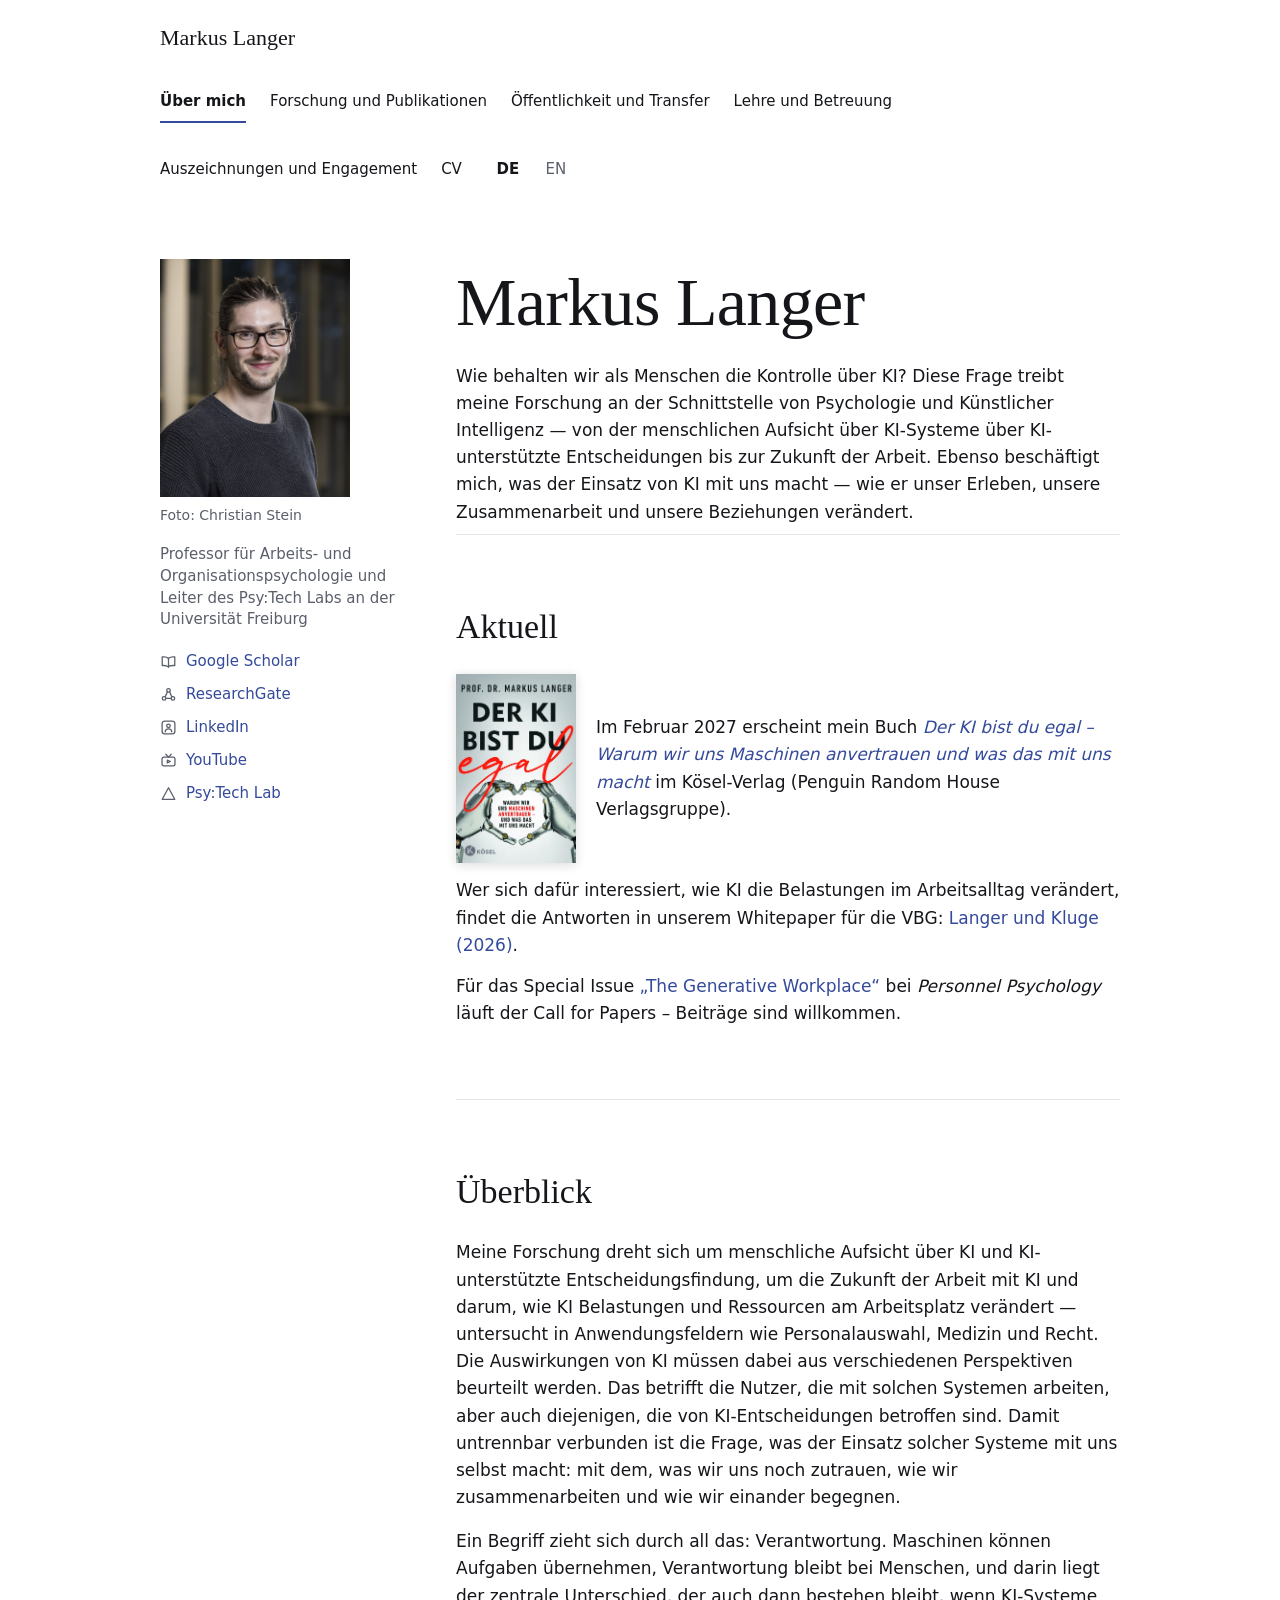
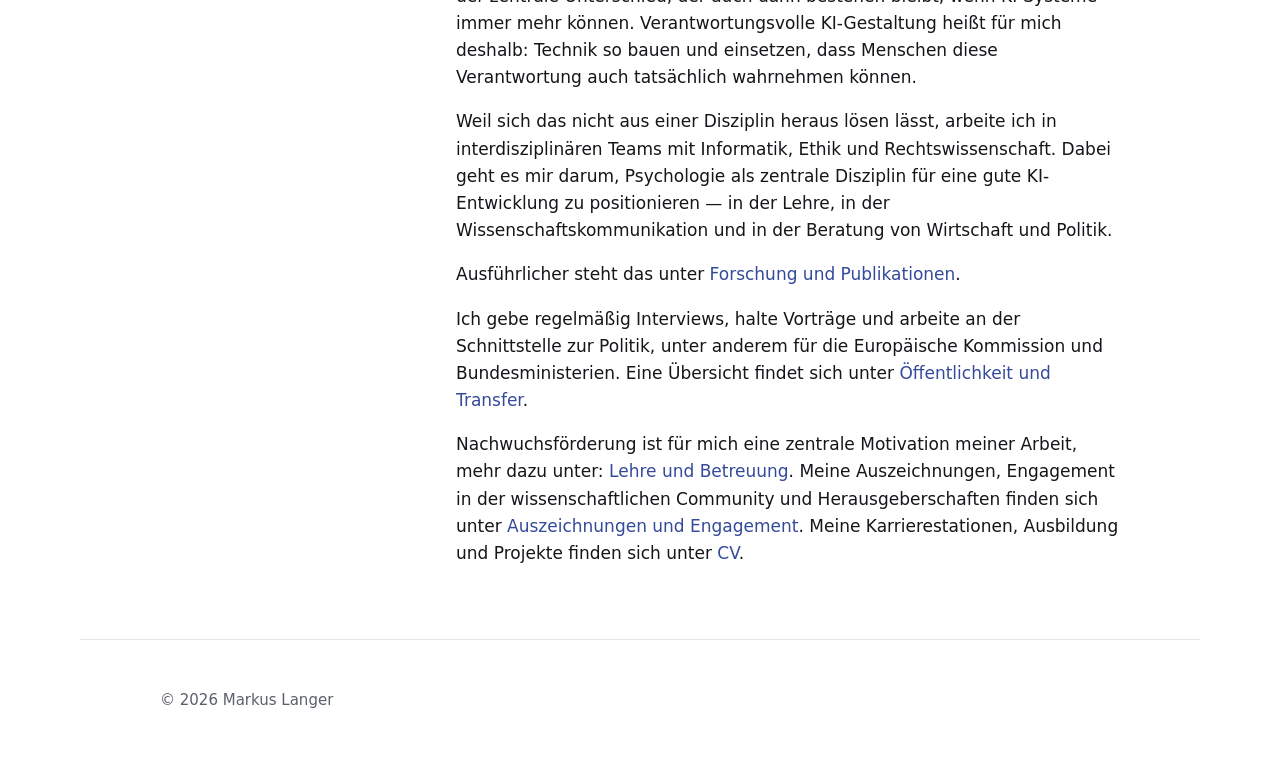
==== commit dfe2d1de: "link to book updated" ====
--- a/index.html
+++ b/index.html
@@ -98,7 +98,7 @@
     <ul class="aktuell-liste">
       <li class="mit-bild">
         <img src="bilder/buch-der-ki-bist-du-egal.jpg" alt="Buchcover: Der KI bist du egal – Warum wir uns Maschinen anvertrauen und was das mit uns macht" width="500" height="790" loading="lazy">
-        <span>Im Februar 2027 erscheint mein Buch <em>Der KI bist du egal – Warum wir uns Maschinen anvertrauen und was das mit uns macht</em> im Kösel-Verlag.</span>
+        <span>Im Februar 2027 erscheint mein Buch <a href="https://www.penguin.de/buecher/markus-langer-der-ki-bist-du-egal/paperback/9783466348763"><em>Der KI bist du egal – Warum wir uns Maschinen anvertrauen und was das mit uns macht</em></a> im Kösel-Verlag (Penguin Random House Verlagsgruppe).</span>
       </li>
       <li>Wer sich dafür interessiert, wie KI die Belastungen im Arbeitsalltag verändert, findet die Antworten in unserem Whitepaper für die VBG: <a href="https://doi.org/10.31234/osf.io/a4svx_v1">Langer und Kluge (2026)</a>.</li>
       <li>Für das Special Issue <a href="https://onlinelibrary.wiley.com/page/journal/17446570/call-for-papers/generative-workplace">„The Generative Workplace“</a> bei <em>Personnel Psychology</em> läuft der Call for Papers – Beiträge sind willkommen.</li>
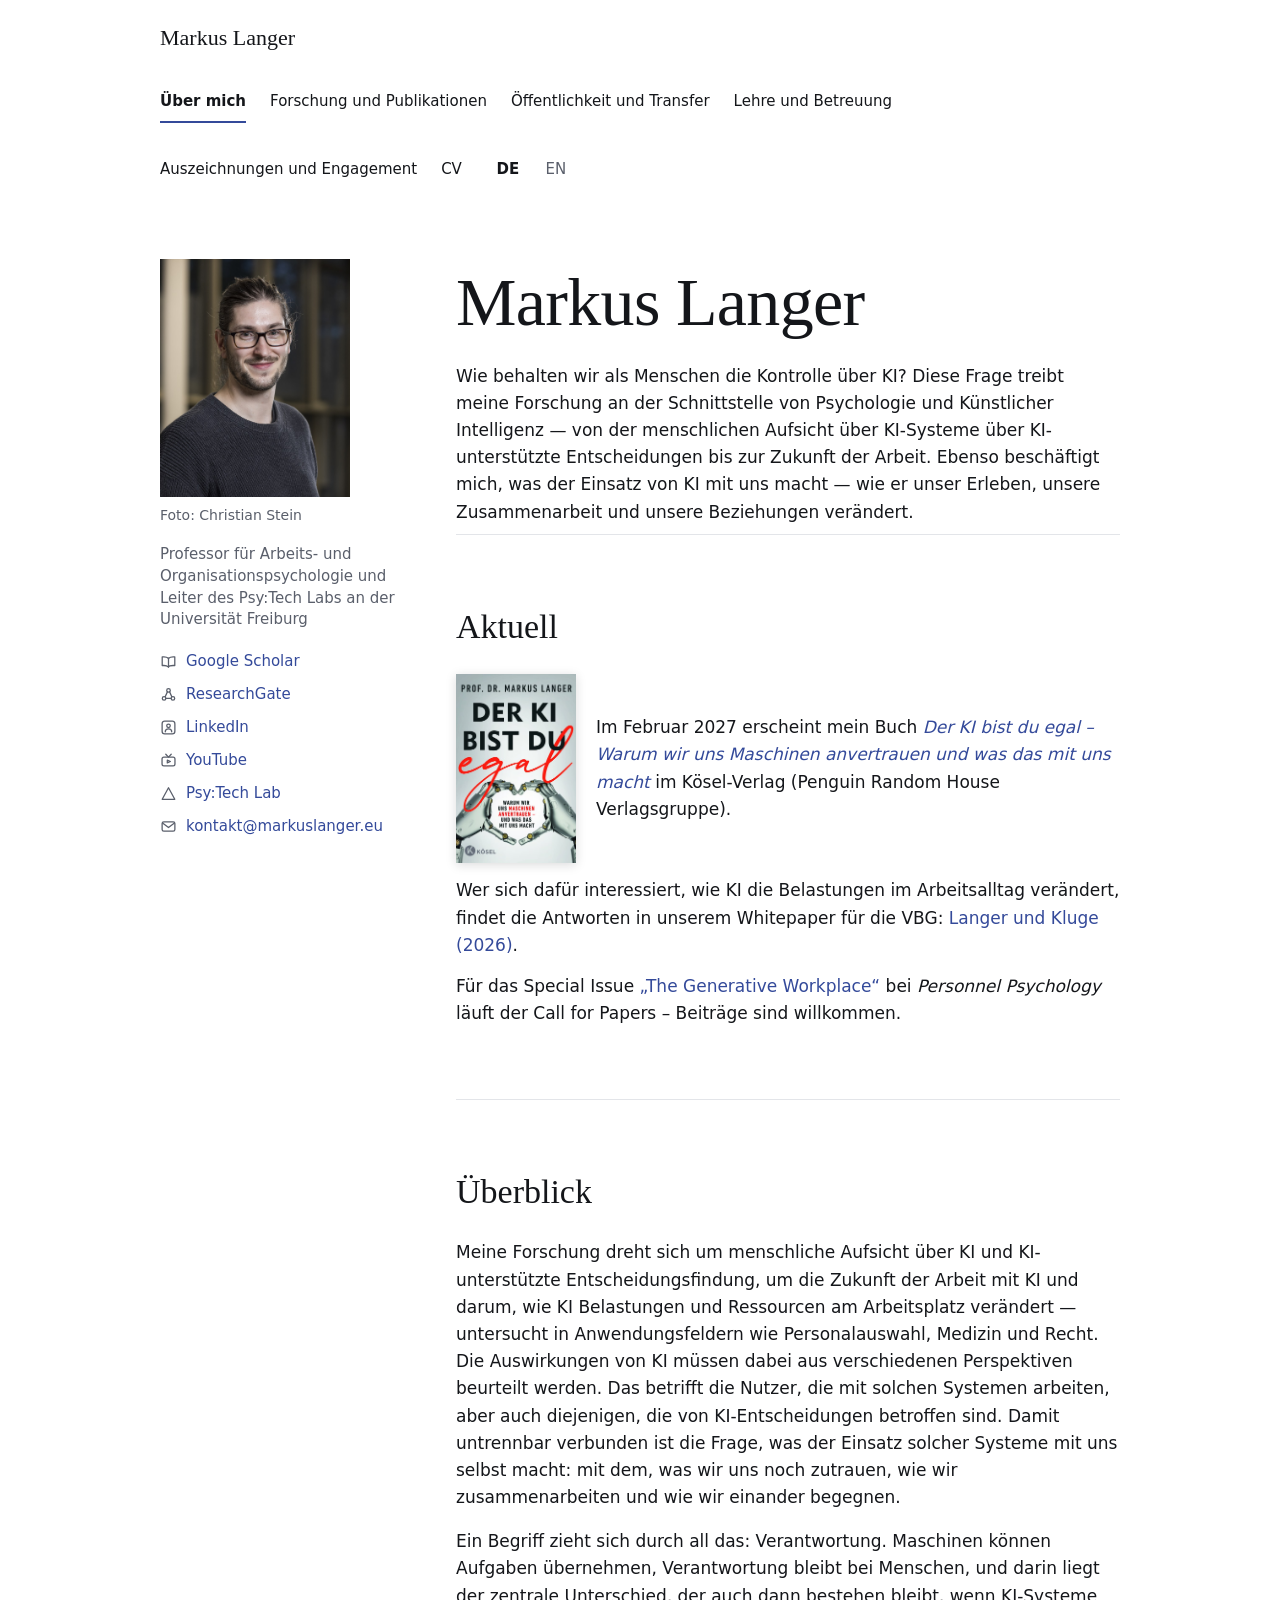
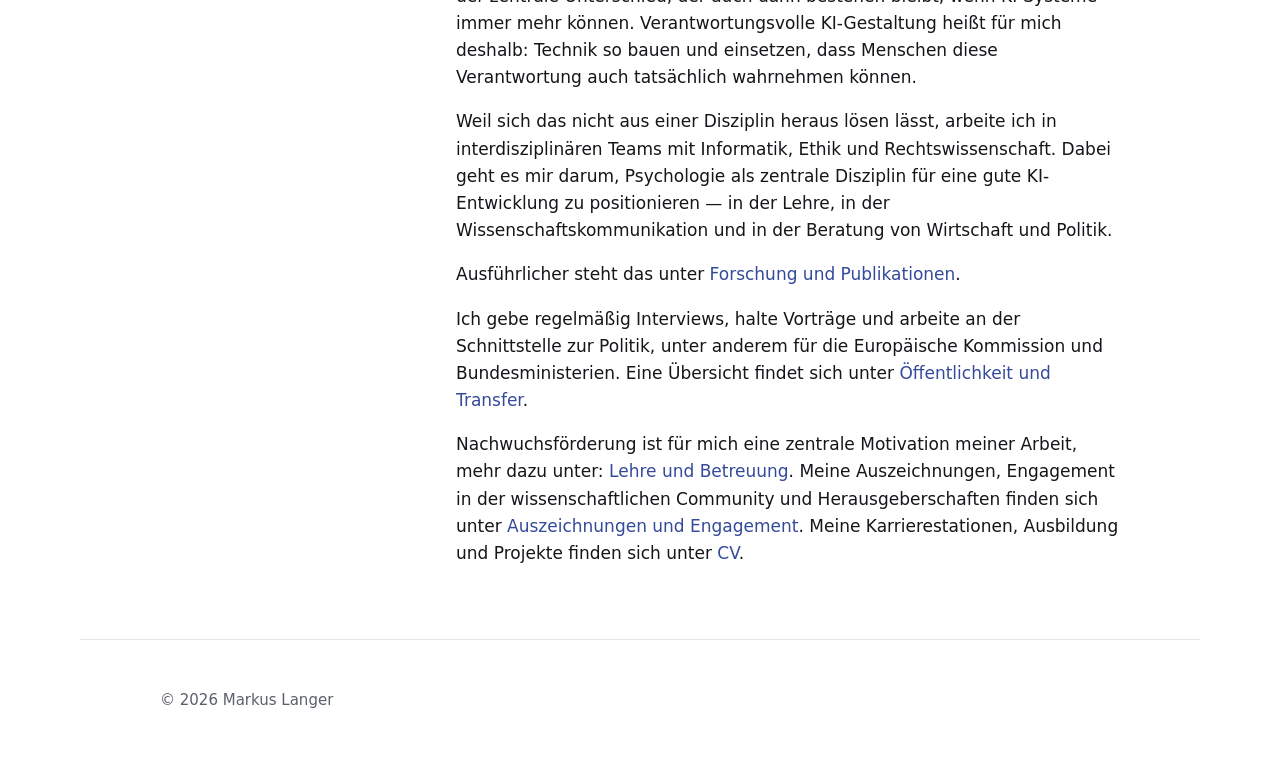
==== commit 8c38d53c: "contact email added" ====
--- a/index.html
+++ b/index.html
@@ -81,6 +81,7 @@
       <li><svg viewBox="0 0 20 20" fill="none" stroke="currentColor" stroke-width="1.5" stroke-linecap="round" stroke-linejoin="round" aria-hidden="true"><rect x="2.5" y="2.5" width="15" height="15" rx="3"/><circle cx="10" cy="8" r="2.1"/><path d="M6.2 15.1c0-2.1 1.7-3.4 3.8-3.4s3.8 1.3 3.8 3.4"/></svg><a href="https://www.linkedin.com/in/markuslanger/">LinkedIn</a></li>
       <li><svg viewBox="0 0 20 20" fill="none" stroke="currentColor" stroke-width="1.5" stroke-linecap="round" stroke-linejoin="round" aria-hidden="true"><rect x="2.4" y="6" width="15.2" height="10.4" rx="2.2"/><path d="M6.8 2.6 10 6l3.2-3.4"/><path d="M8.6 9.6l3.6 1.6-3.6 1.6z"/></svg><a href="https://www.youtube.com/@psychology-of-ai">YouTube</a></li>
       <li><svg viewBox="0 0 20 20" fill="none" stroke="currentColor" stroke-width="1.5" stroke-linecap="round" stroke-linejoin="round" aria-hidden="true"><path d="M10 3.2 17.4 16.8H2.6z"/></svg><a href="https://uni-freiburg.de/aopsy/">Psy:Tech Lab</a></li>
+      <li><svg viewBox="0 0 20 20" fill="none" stroke="currentColor" stroke-width="1.5" stroke-linecap="round" stroke-linejoin="round" aria-hidden="true"><rect x="2.5" y="4.5" width="15" height="11" rx="2"/><path d="M3 6l7 5.2L17 6"/></svg><a href="mailto:kontakt@markuslanger.eu">kontakt@markuslanger.eu</a></li>
     </ul>
   </aside>
 
